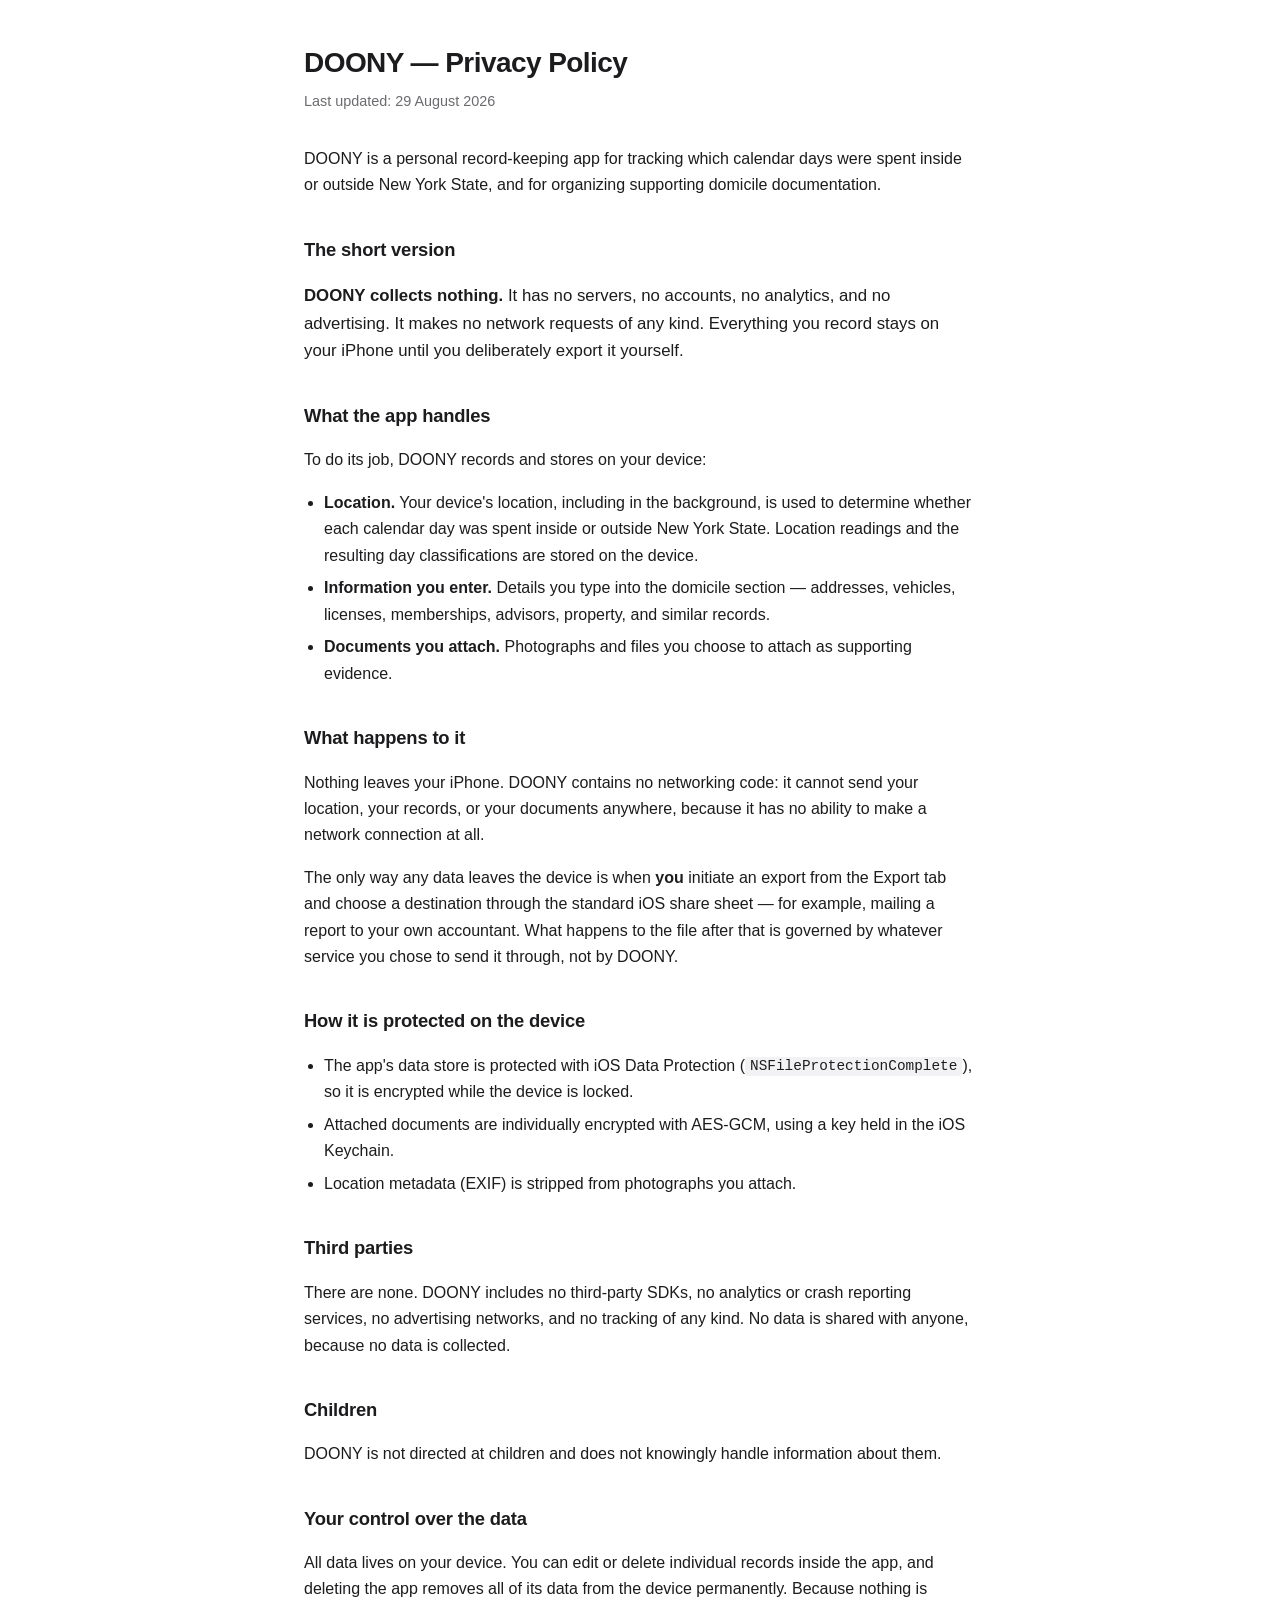
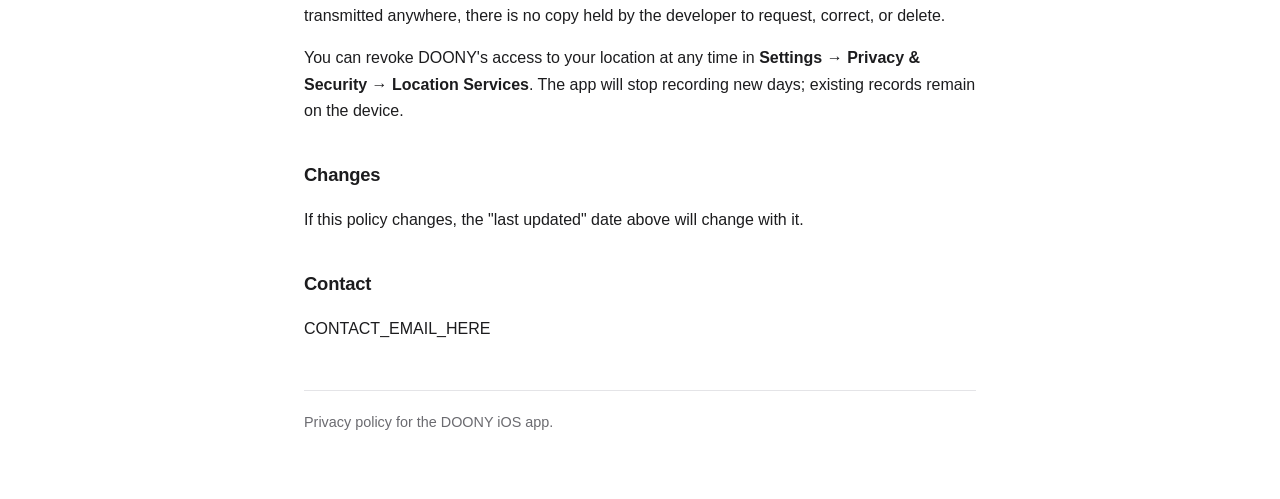
==== docs/index.html @ 5fd1e5a4 "Serve the privacy policy from GitHub Pages Apple requires a public privacy policy URL. Now that the " ====
<!doctype html>
<html lang="en">
<head>
<meta charset="utf-8">
<meta name="viewport" content="width=device-width,initial-scale=1">
<title>DOONY — Privacy Policy</title>
<style>
  :root { color-scheme: light dark; }
  body {
    max-width: 42rem; margin: 0 auto; padding: 2.5rem 1.25rem 4rem;
    font: 16px/1.65 -apple-system, BlinkMacSystemFont, "Segoe UI", Helvetica, Arial, sans-serif;
    color: #1c1c1e; background: #fff;
  }
  h1 { font-size: 1.75rem; margin: 0 0 .25rem; letter-spacing: -.02em; }
  h2 { font-size: 1.15rem; margin: 2.25rem 0 .5rem; letter-spacing: -.01em; }
  .updated { color: #6b6b70; font-size: .9rem; margin: 0 0 2rem; }
  .lede { font-size: 1.05rem; }
  ul { padding-left: 1.25rem; }
  li { margin: .4rem 0; }
  code { font: .9em ui-monospace, SFMono-Regular, Menlo, monospace;
         background: #f2f2f4; padding: .1em .35em; border-radius: 3px; }
  a { color: #0b62d0; }
  footer { margin-top: 3rem; padding-top: 1.25rem; border-top: 1px solid #e4e4e7;
           color: #6b6b70; font-size: .9rem; }
  @media (prefers-color-scheme: dark) {
    body { color: #e8e8ea; background: #131315; }
    .updated, footer { color: #9a9aa0; }
    code { background: #26262a; }
    a { color: #6fa8f5; }
    footer { border-top-color: #2c2c31; }
  }
</style>
</head>
<body>

<h1>DOONY — Privacy Policy</h1>
<p class="updated">Last updated: 29 August 2026</p>

<p>DOONY is a personal record-keeping app for tracking which calendar days were
spent inside or outside New York State, and for organizing supporting domicile
documentation.</p>

<h2>The short version</h2>
<p class="lede"><strong>DOONY collects nothing.</strong> It has no servers, no
accounts, no analytics, and no advertising. It makes no network requests of any
kind. Everything you record stays on your iPhone until you deliberately export
it yourself.</p>

<h2>What the app handles</h2>
<p>To do its job, DOONY records and stores on your device:</p>
<ul>
  <li><strong>Location.</strong> Your device's location, including in the
  background, is used to determine whether each calendar day was spent inside or
  outside New York State. Location readings and the resulting day
  classifications are stored on the device.</li>
  <li><strong>Information you enter.</strong> Details you type into the domicile
  section — addresses, vehicles, licenses, memberships, advisors, property, and
  similar records.</li>
  <li><strong>Documents you attach.</strong> Photographs and files you choose to
  attach as supporting evidence.</li>
</ul>

<h2>What happens to it</h2>
<p>Nothing leaves your iPhone. DOONY contains no networking code: it cannot send
your location, your records, or your documents anywhere, because it has no
ability to make a network connection at all.</p>
<p>The only way any data leaves the device is when <strong>you</strong> initiate
an export from the Export tab and choose a destination through the standard iOS
share sheet — for example, mailing a report to your own accountant. What happens
to the file after that is governed by whatever service you chose to send it
through, not by DOONY.</p>

<h2>How it is protected on the device</h2>
<ul>
  <li>The app's data store is protected with iOS Data Protection
  (<code>NSFileProtectionComplete</code>), so it is encrypted while the device is
  locked.</li>
  <li>Attached documents are individually encrypted with AES-GCM, using a key
  held in the iOS Keychain.</li>
  <li>Location metadata (EXIF) is stripped from photographs you attach.</li>
</ul>

<h2>Third parties</h2>
<p>There are none. DOONY includes no third-party SDKs, no analytics or crash
reporting services, no advertising networks, and no tracking of any kind. No
data is shared with anyone, because no data is collected.</p>

<h2>Children</h2>
<p>DOONY is not directed at children and does not knowingly handle information
about them.</p>

<h2>Your control over the data</h2>
<p>All data lives on your device. You can edit or delete individual records
inside the app, and deleting the app removes all of its data from the device
permanently. Because nothing is transmitted anywhere, there is no copy held by
the developer to request, correct, or delete.</p>
<p>You can revoke DOONY's access to your location at any time in
<strong>Settings → Privacy &amp; Security → Location Services</strong>. The app
will stop recording new days; existing records remain on the device.</p>

<h2>Changes</h2>
<p>If this policy changes, the "last updated" date above will change with it.</p>

<h2>Contact</h2>
<p>CONTACT_EMAIL_HERE</p>

<footer>Privacy policy for the DOONY iOS app.</footer>

</body>
</html>
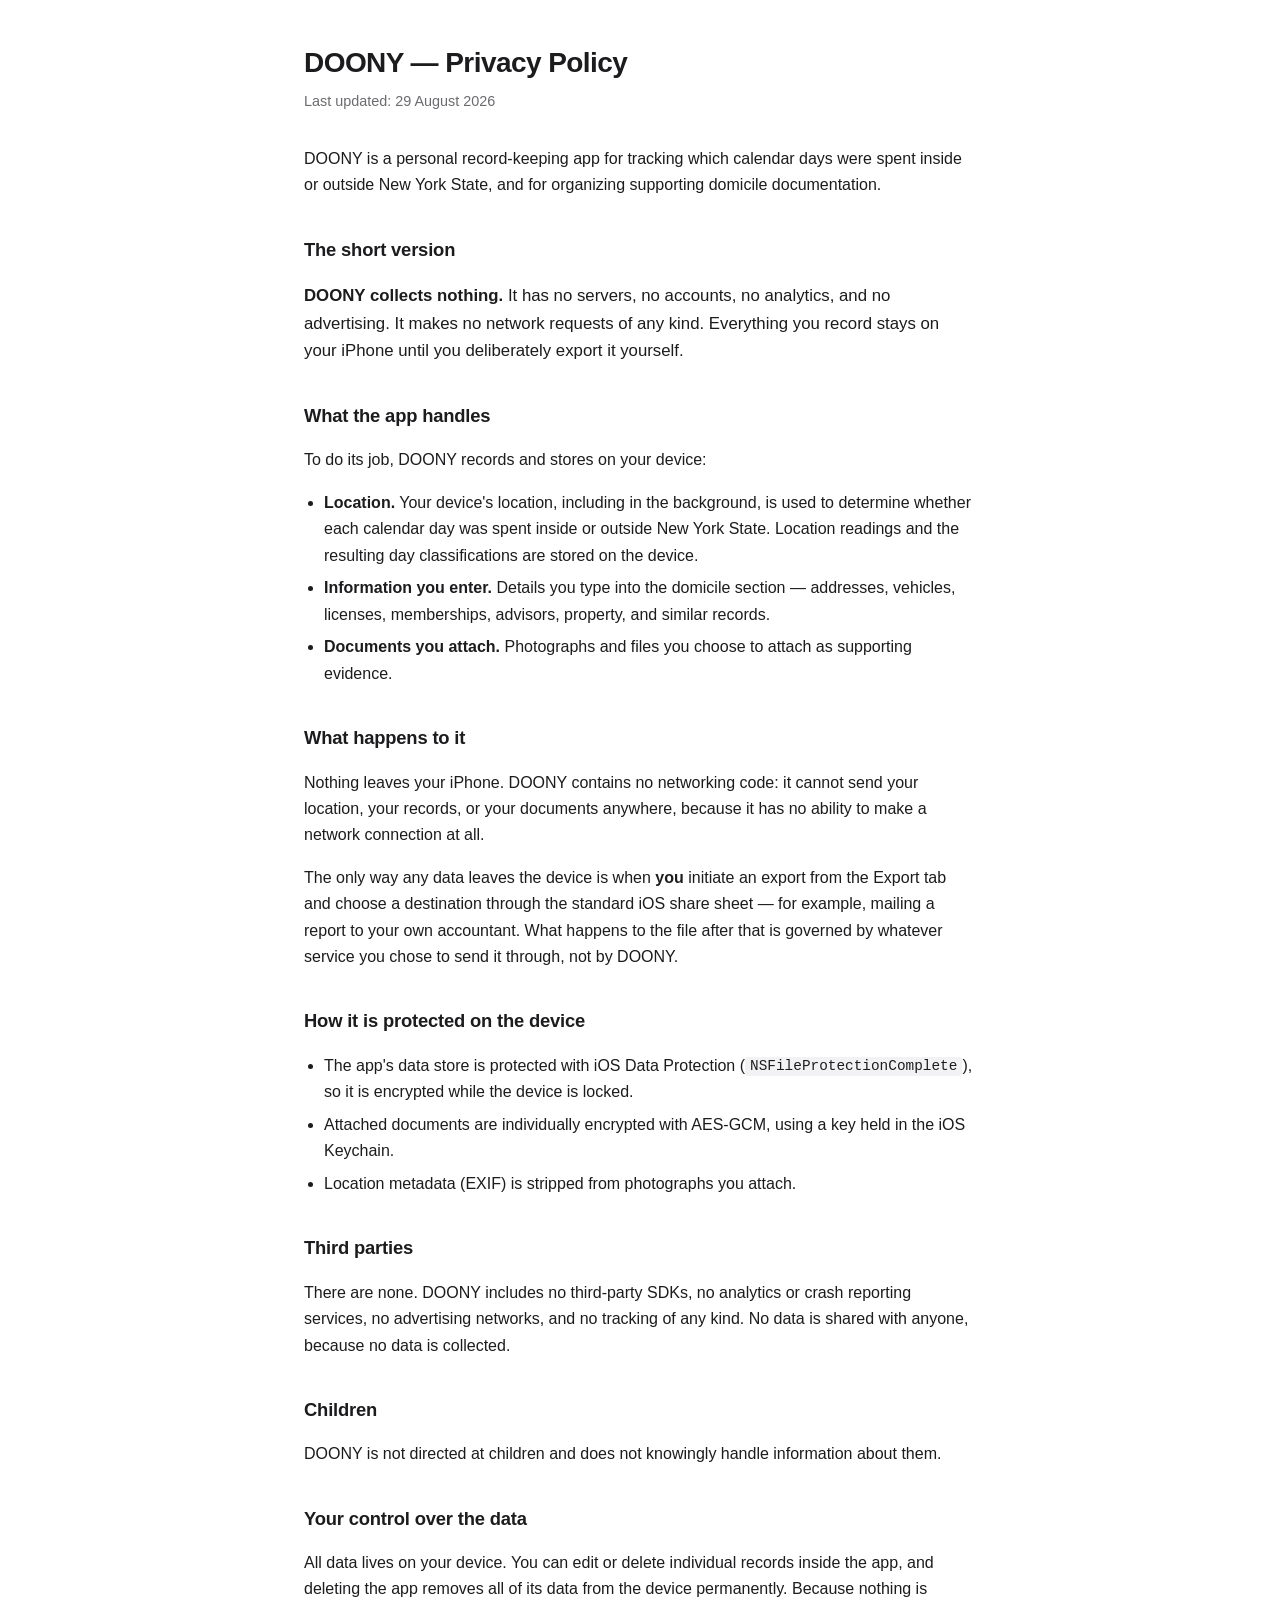
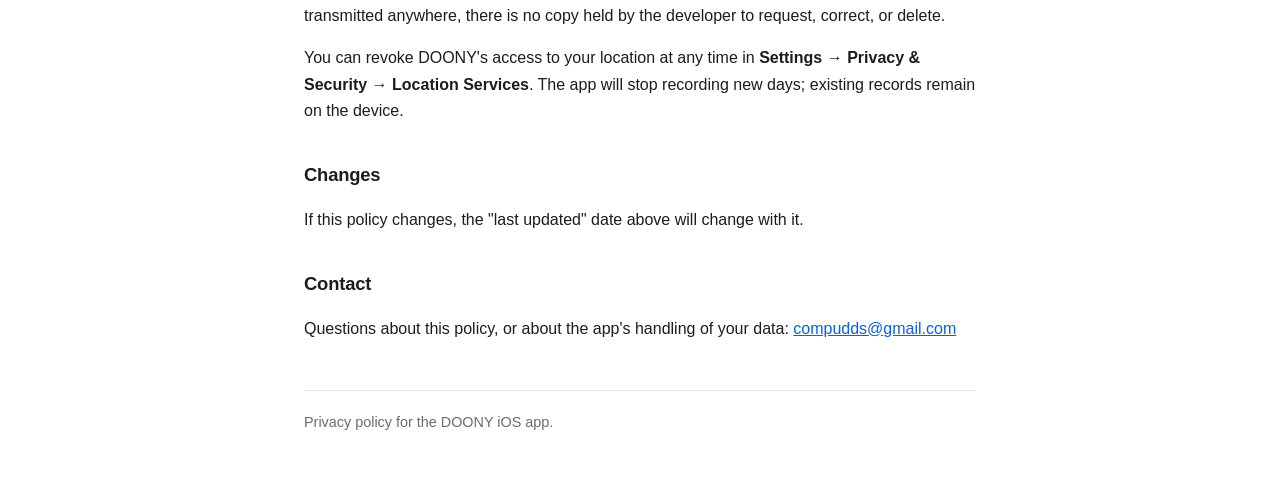
==== commit c62ddf21: "Set the privacy policy contact address Fills the CONTACT_EMAIL_HERE placeholder in both the publishe" ====
--- a/docs/index.html
+++ b/docs/index.html
@@ -102,7 +102,8 @@
 <p>If this policy changes, the "last updated" date above will change with it.</p>
 
 <h2>Contact</h2>
-<p>CONTACT_EMAIL_HERE</p>
+<p>Questions about this policy, or about the app's handling of your data:
+<a href="mailto:compudds@gmail.com">compudds@gmail.com</a></p>
 
 <footer>Privacy policy for the DOONY iOS app.</footer>
 
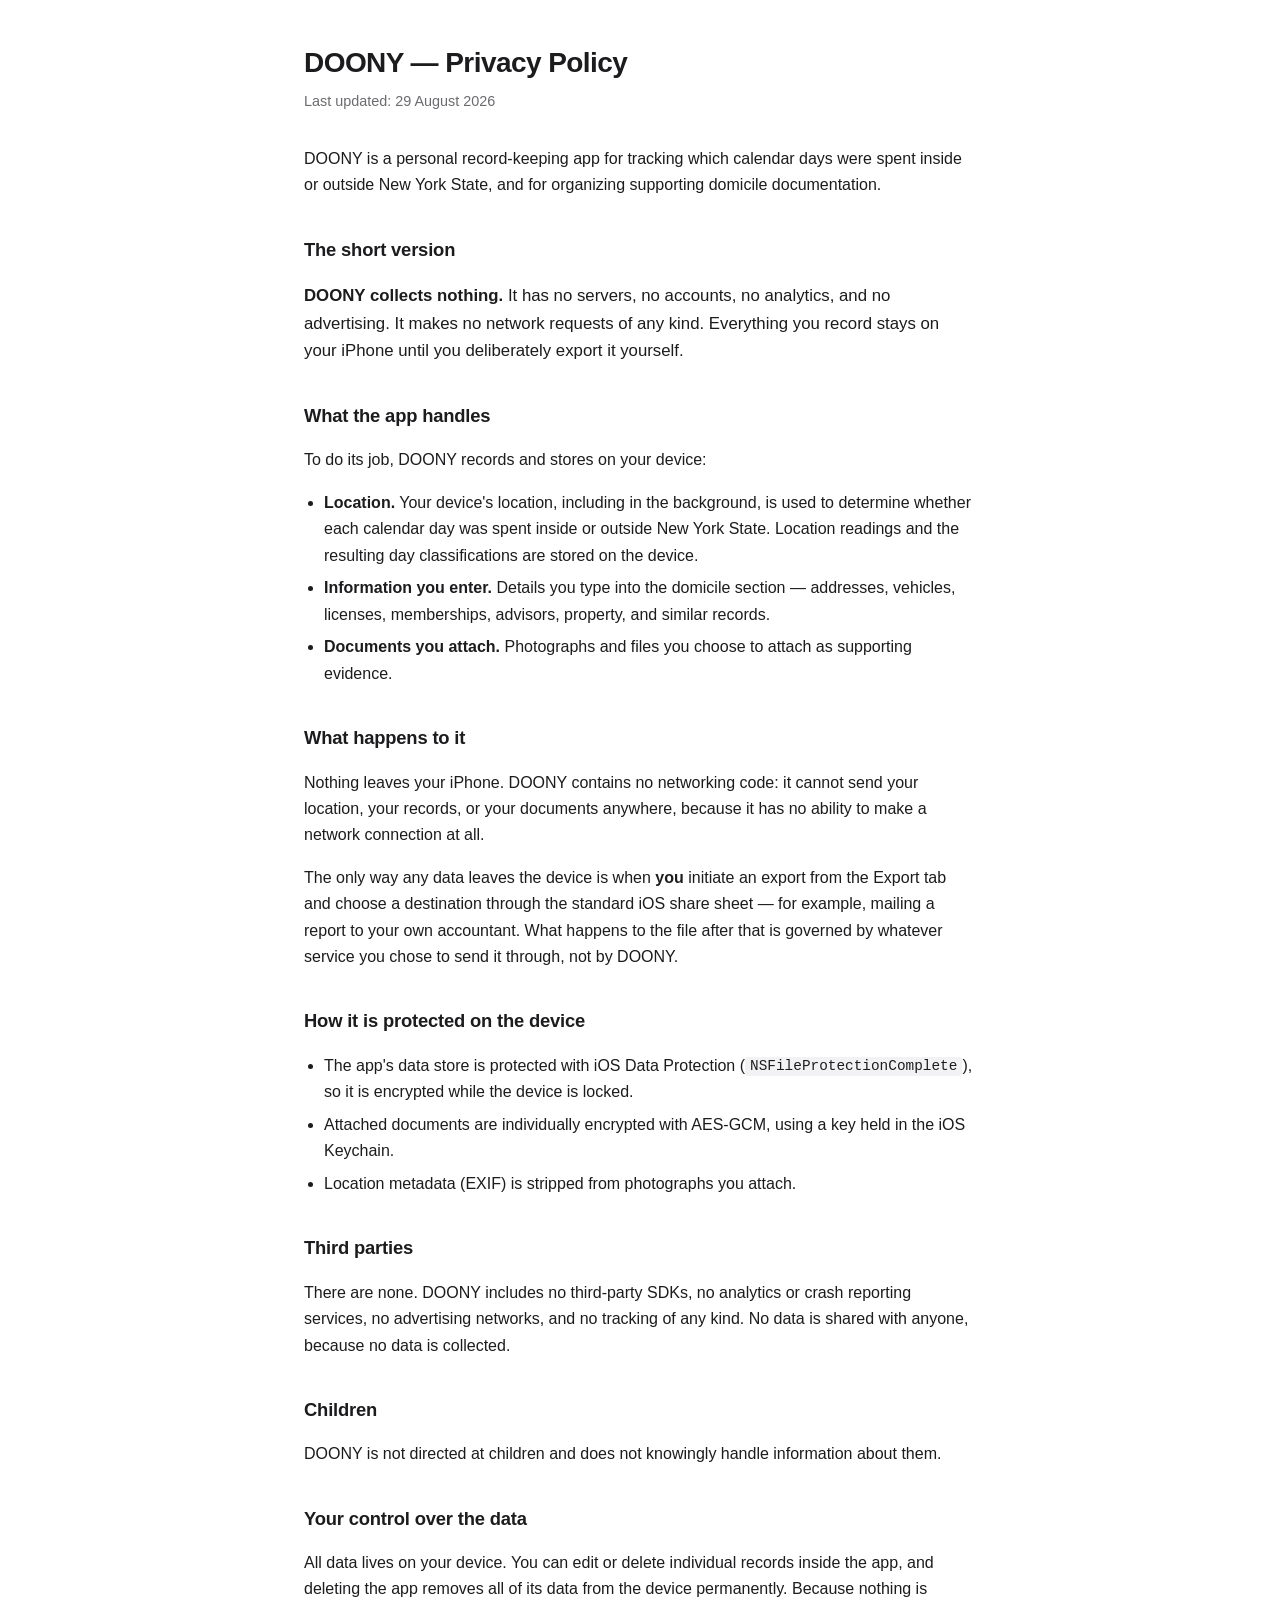
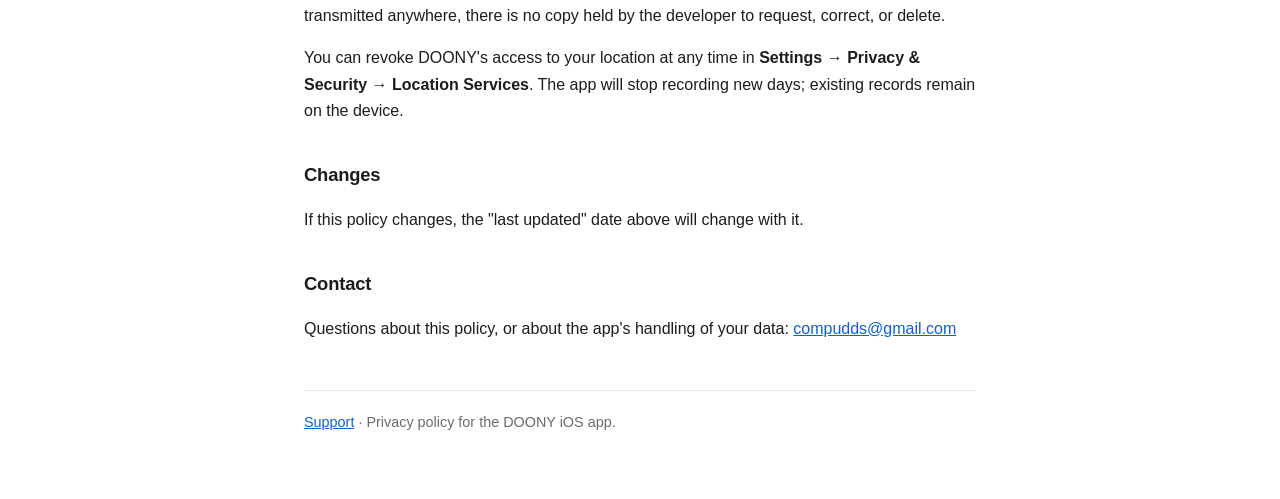
==== commit 45d62291: "Switch to public paid distribution; add the required support page Unlisted distribution bought nothi" ====
--- a/docs/index.html
+++ b/docs/index.html
@@ -105,7 +105,7 @@
 <p>Questions about this policy, or about the app's handling of your data:
 <a href="mailto:compudds@gmail.com">compudds@gmail.com</a></p>
 
-<footer>Privacy policy for the DOONY iOS app.</footer>
+<footer><a href="./support.html">Support</a> · Privacy policy for the DOONY iOS app.</footer>
 
 </body>
 </html>
